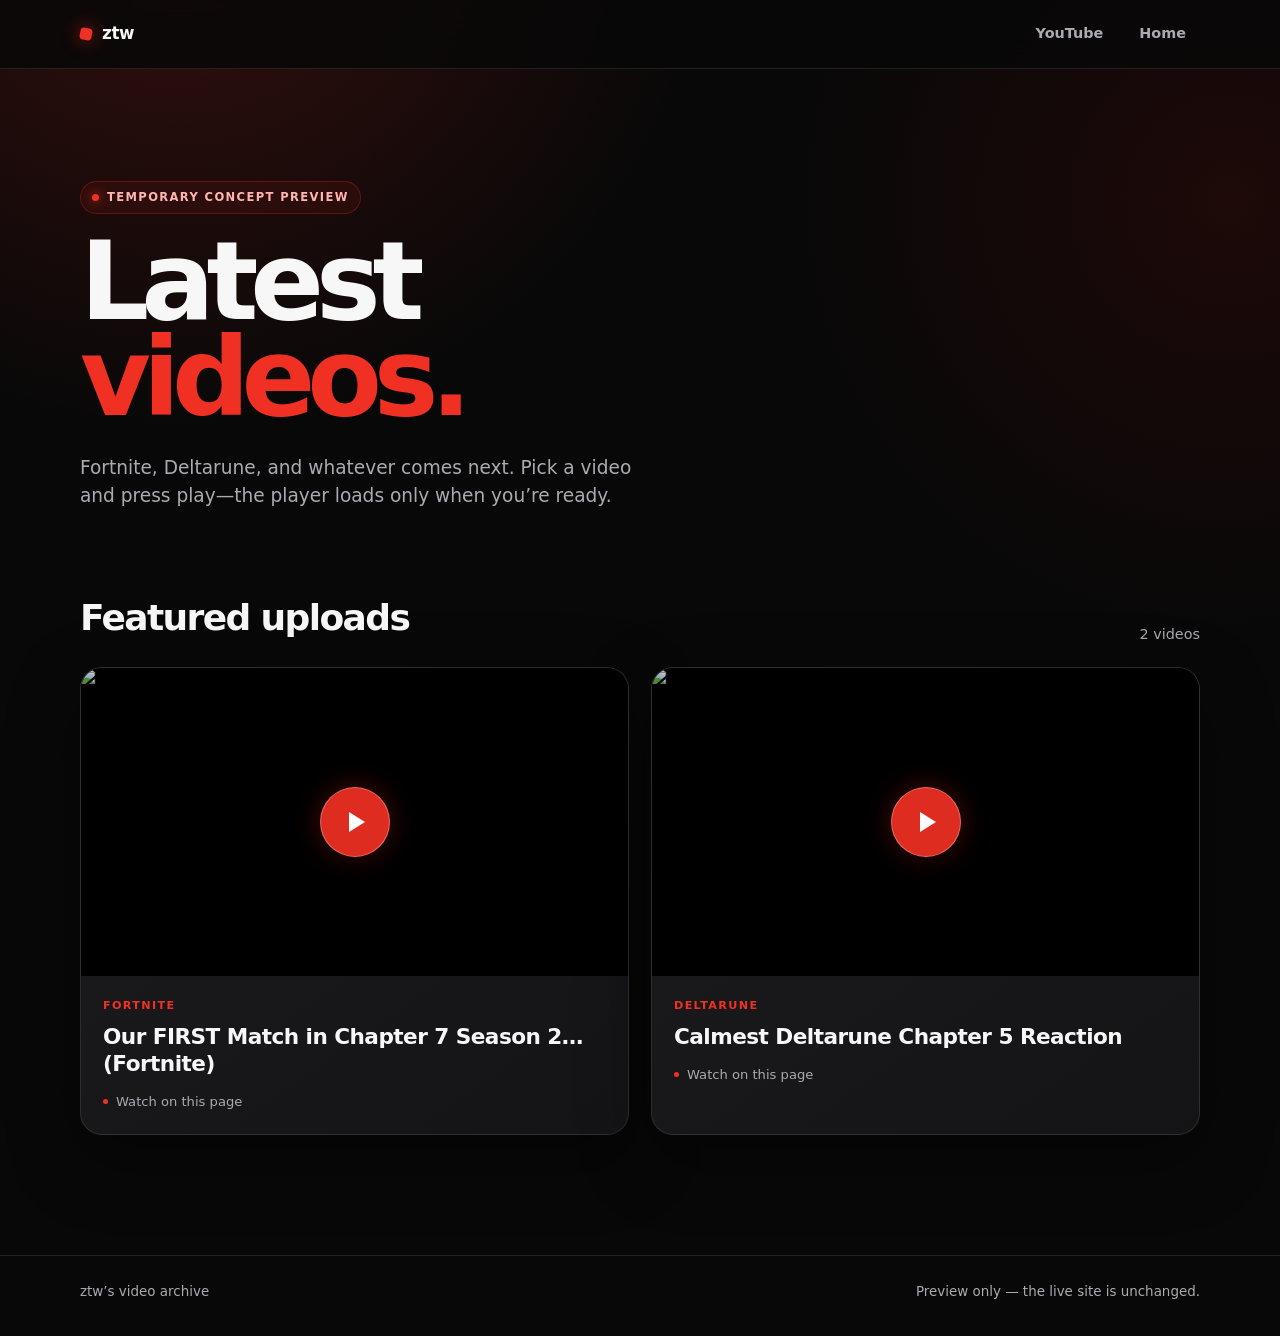
==== videos-preview.html @ 4e4017c6 "test video page" ====
<!doctype html>
<html lang="en">
<head>
  <meta charset="utf-8">
  <meta name="viewport" content="width=device-width, initial-scale=1">
  <meta name="color-scheme" content="dark">
  <title>Videos — ztw</title>
  <style>
    :root {
      --red: #f13024;
      --red-deep: #9f120d;
      --ink: #080808;
      --panel: #141416;
      --panel-soft: #1c1c20;
      --text: #f7f7f8;
      --muted: #aaaab2;
      --line: rgba(255, 255, 255, 0.1);
      --shadow: 0 24px 70px rgba(0, 0, 0, 0.42);
    }

    * { box-sizing: border-box; }

    html { scroll-behavior: smooth; }

    body {
      min-width: 320px;
      min-height: 100vh;
      margin: 0;
      overflow-x: hidden;
      color: var(--text);
      background:
        radial-gradient(circle at 14% -8%, rgba(241, 48, 36, 0.2), transparent 34rem),
        radial-gradient(circle at 96% 15%, rgba(159, 18, 13, 0.14), transparent 28rem),
        var(--ink);
      font-family: Inter, ui-sans-serif, system-ui, -apple-system, BlinkMacSystemFont, "Segoe UI", sans-serif;
      line-height: 1.5;
    }

    a { color: inherit; }

    .shell {
      width: min(1120px, calc(100% - 40px));
      margin-inline: auto;
    }

    .site-header {
      position: sticky;
      z-index: 10;
      top: 0;
      border-bottom: 1px solid var(--line);
      background: rgba(8, 8, 8, 0.82);
      backdrop-filter: blur(16px);
    }

    .nav {
      min-height: 68px;
      display: flex;
      align-items: center;
      justify-content: space-between;
      gap: 20px;
    }

    .brand {
      display: inline-flex;
      align-items: center;
      gap: 10px;
      color: var(--text);
      font-size: 1.05rem;
      font-weight: 850;
      letter-spacing: -0.02em;
      text-decoration: none;
    }

    .brand-mark {
      width: 12px;
      height: 12px;
      border-radius: 4px;
      background: var(--red);
      box-shadow: 0 0 18px rgba(241, 48, 36, 0.65);
      transform: rotate(12deg);
    }

    .nav-links {
      display: flex;
      align-items: center;
      gap: 8px;
    }

    .nav-link {
      border-radius: 999px;
      padding: 9px 14px;
      color: var(--muted);
      font-size: 0.9rem;
      font-weight: 700;
      text-decoration: none;
      transition: color 160ms ease, background 160ms ease;
    }

    .nav-link:hover {
      color: var(--text);
      background: rgba(255, 255, 255, 0.07);
    }

    .hero {
      padding: clamp(64px, 10vw, 112px) 0 clamp(48px, 8vw, 82px);
    }

    .preview-label {
      display: inline-flex;
      align-items: center;
      gap: 8px;
      margin-bottom: 20px;
      border: 1px solid rgba(241, 48, 36, 0.28);
      border-radius: 999px;
      padding: 7px 11px;
      color: #ffb5b0;
      background: rgba(241, 48, 36, 0.08);
      font-size: 0.72rem;
      font-weight: 850;
      letter-spacing: 0.12em;
      text-transform: uppercase;
    }

    .preview-label::before {
      width: 7px;
      height: 7px;
      border-radius: 50%;
      background: var(--red);
      box-shadow: 0 0 12px var(--red);
      content: "";
    }

    h1 {
      max-width: 780px;
      margin: 0;
      font-size: clamp(3rem, 9vw, 6.8rem);
      font-weight: 900;
      letter-spacing: -0.075em;
      line-height: 0.88;
    }

    h1 span { color: var(--red); }

    .hero-copy {
      max-width: 560px;
      margin: 28px 0 0;
      color: var(--muted);
      font-size: clamp(1rem, 2vw, 1.16rem);
    }

    .section-heading {
      display: flex;
      align-items: end;
      justify-content: space-between;
      gap: 20px;
      margin-bottom: 22px;
    }

    .section-heading h2 {
      margin: 0;
      font-size: clamp(1.6rem, 4vw, 2.25rem);
      letter-spacing: -0.045em;
    }

    .section-heading p {
      margin: 0;
      color: var(--muted);
      font-size: 0.9rem;
    }

    .video-grid {
      display: grid;
      grid-template-columns: repeat(2, minmax(0, 1fr));
      gap: 22px;
      padding-bottom: clamp(72px, 10vw, 120px);
    }

    .video-card {
      min-width: 0;
      overflow: hidden;
      border: 1px solid var(--line);
      border-radius: 22px;
      background: linear-gradient(145deg, var(--panel-soft), var(--panel));
      box-shadow: var(--shadow);
      transition: transform 180ms ease, border-color 180ms ease;
    }

    .video-card:hover {
      border-color: rgba(241, 48, 36, 0.36);
      transform: translateY(-4px);
    }

    .media-frame {
      position: relative;
      aspect-ratio: 16 / 9;
      overflow: hidden;
      background: #000;
    }

    .video-trigger {
      position: absolute;
      inset: 0;
      width: 100%;
      margin: 0;
      padding: 0;
      overflow: hidden;
      border: 0;
      color: white;
      background: #000;
      cursor: pointer;
    }

    .video-trigger img {
      display: block;
      width: 100%;
      height: 100%;
      object-fit: cover;
      opacity: 0.82;
      transform: scale(1.015);
      transition: opacity 180ms ease, transform 220ms ease;
    }

    .video-trigger::after {
      position: absolute;
      inset: 0;
      background: linear-gradient(to top, rgba(0, 0, 0, 0.56), transparent 56%);
      content: "";
    }

    .video-trigger:hover img {
      opacity: 0.96;
      transform: scale(1.045);
    }

    .play-icon {
      position: absolute;
      z-index: 1;
      top: 50%;
      left: 50%;
      width: 70px;
      height: 70px;
      display: grid;
      place-items: center;
      border: 1px solid rgba(255, 255, 255, 0.3);
      border-radius: 50%;
      background: rgba(241, 48, 36, 0.92);
      box-shadow: 0 12px 36px rgba(0, 0, 0, 0.38), 0 0 30px rgba(241, 48, 36, 0.32);
      transform: translate(-50%, -50%);
      transition: transform 180ms ease, background 180ms ease;
    }

    .play-icon::before {
      width: 0;
      height: 0;
      margin-left: 5px;
      border-top: 10px solid transparent;
      border-bottom: 10px solid transparent;
      border-left: 16px solid white;
      content: "";
    }

    .video-trigger:hover .play-icon {
      background: #ff4036;
      transform: translate(-50%, -50%) scale(1.08);
    }

    .video-frame {
      width: 100%;
      height: 100%;
      border: 0;
    }

    .card-copy { padding: 22px; }

    .eyebrow {
      margin: 0 0 9px;
      color: var(--red);
      font-size: 0.7rem;
      font-weight: 850;
      letter-spacing: 0.12em;
      text-transform: uppercase;
    }

    .video-title {
      margin: 0;
      font-size: clamp(1.05rem, 2.4vw, 1.35rem);
      letter-spacing: -0.025em;
      line-height: 1.25;
    }

    .card-meta {
      display: flex;
      align-items: center;
      gap: 8px;
      margin-top: 14px;
      color: var(--muted);
      font-size: 0.82rem;
    }

    .card-meta::before {
      width: 5px;
      height: 5px;
      border-radius: 50%;
      background: var(--red);
      content: "";
    }

    .site-footer {
      border-top: 1px solid var(--line);
      padding: 26px 0 34px;
      color: var(--muted);
      font-size: 0.84rem;
    }

    .footer-row {
      display: flex;
      justify-content: space-between;
      gap: 20px;
    }

    .footer-row p { margin: 0; }

    :focus-visible {
      outline: 3px solid white;
      outline-offset: 4px;
    }

    @media (max-width: 720px) {
      .shell { width: min(100% - 28px, 600px); }
      .nav { min-height: 62px; }
      .nav-link { padding: 8px 10px; }
      .nav-link.youtube-link { display: none; }
      .hero { padding-top: 58px; }
      .hero-copy { margin-top: 22px; }
      .section-heading { align-items: start; flex-direction: column; gap: 4px; }
      .video-grid { grid-template-columns: 1fr; gap: 18px; }
      .video-card { border-radius: 18px; }
      .play-icon { width: 60px; height: 60px; }
      .card-copy { padding: 18px; }
      .footer-row { flex-direction: column; gap: 6px; }
    }

    @media (prefers-reduced-motion: reduce) {
      html { scroll-behavior: auto; }
      *, *::before, *::after {
        scroll-behavior: auto !important;
        transition-duration: 0.01ms !important;
      }
    }
  </style>
</head>
<body>
  <header class="site-header">
    <nav class="nav shell" aria-label="Main navigation">
      <a class="brand" href="https://ztwslayer.github.io/">
        <span class="brand-mark" aria-hidden="true"></span>
        ztw
      </a>
      <div class="nav-links">
        <a class="nav-link youtube-link" href="https://www.youtube.com/@ztwslayer" target="_blank" rel="noopener">YouTube</a>
        <a class="nav-link" href="https://ztwslayer.github.io/">Home</a>
      </div>
    </nav>
  </header>

  <main>
    <section class="hero shell" aria-labelledby="page-title">
      <div class="preview-label">Temporary concept preview</div>
      <h1 id="page-title">Latest<br><span>videos.</span></h1>
      <p class="hero-copy">Fortnite, Deltarune, and whatever comes next. Pick a video and press play—the player loads only when you’re ready.</p>
    </section>

    <section class="shell" aria-labelledby="featured-title">
      <div class="section-heading">
        <h2 id="featured-title">Featured uploads</h2>
        <p>2 videos</p>
      </div>

      <div class="video-grid">
        <article class="video-card">
          <div class="media-frame">
            <button class="video-trigger" type="button" data-video-id="dJj96SC2E7Y" data-video-title="Our FIRST Match in Chapter 7 Season 2… (Fortnite)" aria-label="Play Our FIRST Match in Chapter 7 Season 2… (Fortnite)">
              <img src="https://i.ytimg.com/vi/dJj96SC2E7Y/hqdefault.jpg" alt="" width="480" height="360" loading="eager" fetchpriority="high">
              <span class="play-icon" aria-hidden="true"></span>
            </button>
          </div>
          <div class="card-copy">
            <p class="eyebrow">Fortnite</p>
            <h3 class="video-title">Our FIRST Match in Chapter 7 Season 2… (Fortnite)</h3>
            <div class="card-meta">Watch on this page</div>
          </div>
        </article>

        <article class="video-card">
          <div class="media-frame">
            <button class="video-trigger" type="button" data-video-id="FL_dCjirKgE" data-video-title="Calmest Deltarune Chapter 5 Reaction" aria-label="Play Calmest Deltarune Chapter 5 Reaction">
              <img src="https://i.ytimg.com/vi/FL_dCjirKgE/hqdefault.jpg" alt="" width="480" height="360" loading="lazy">
              <span class="play-icon" aria-hidden="true"></span>
            </button>
          </div>
          <div class="card-copy">
            <p class="eyebrow">Deltarune</p>
            <h3 class="video-title">Calmest Deltarune Chapter 5 Reaction</h3>
            <div class="card-meta">Watch on this page</div>
          </div>
        </article>
      </div>
    </section>
  </main>

  <footer class="site-footer">
    <div class="footer-row shell">
      <p>ztw’s video archive</p>
      <p>Preview only — the live site is unchanged.</p>
    </div>
  </footer>

  <script>
    document.addEventListener("click", function (event) {
      const trigger = event.target.closest(".video-trigger");
      if (!trigger) return;

      const frame = document.createElement("iframe");
      frame.className = "video-frame";
      frame.src = "https://www.youtube-nocookie.com/embed/" + encodeURIComponent(trigger.dataset.videoId) + "?autoplay=1&rel=0";
      frame.title = trigger.dataset.videoTitle;
      frame.allow = "accelerometer; autoplay; clipboard-write; encrypted-media; gyroscope; picture-in-picture; web-share";
      frame.referrerPolicy = "strict-origin-when-cross-origin";
      frame.allowFullscreen = true;
      trigger.replaceWith(frame);
    });
  </script>
</body>
</html>
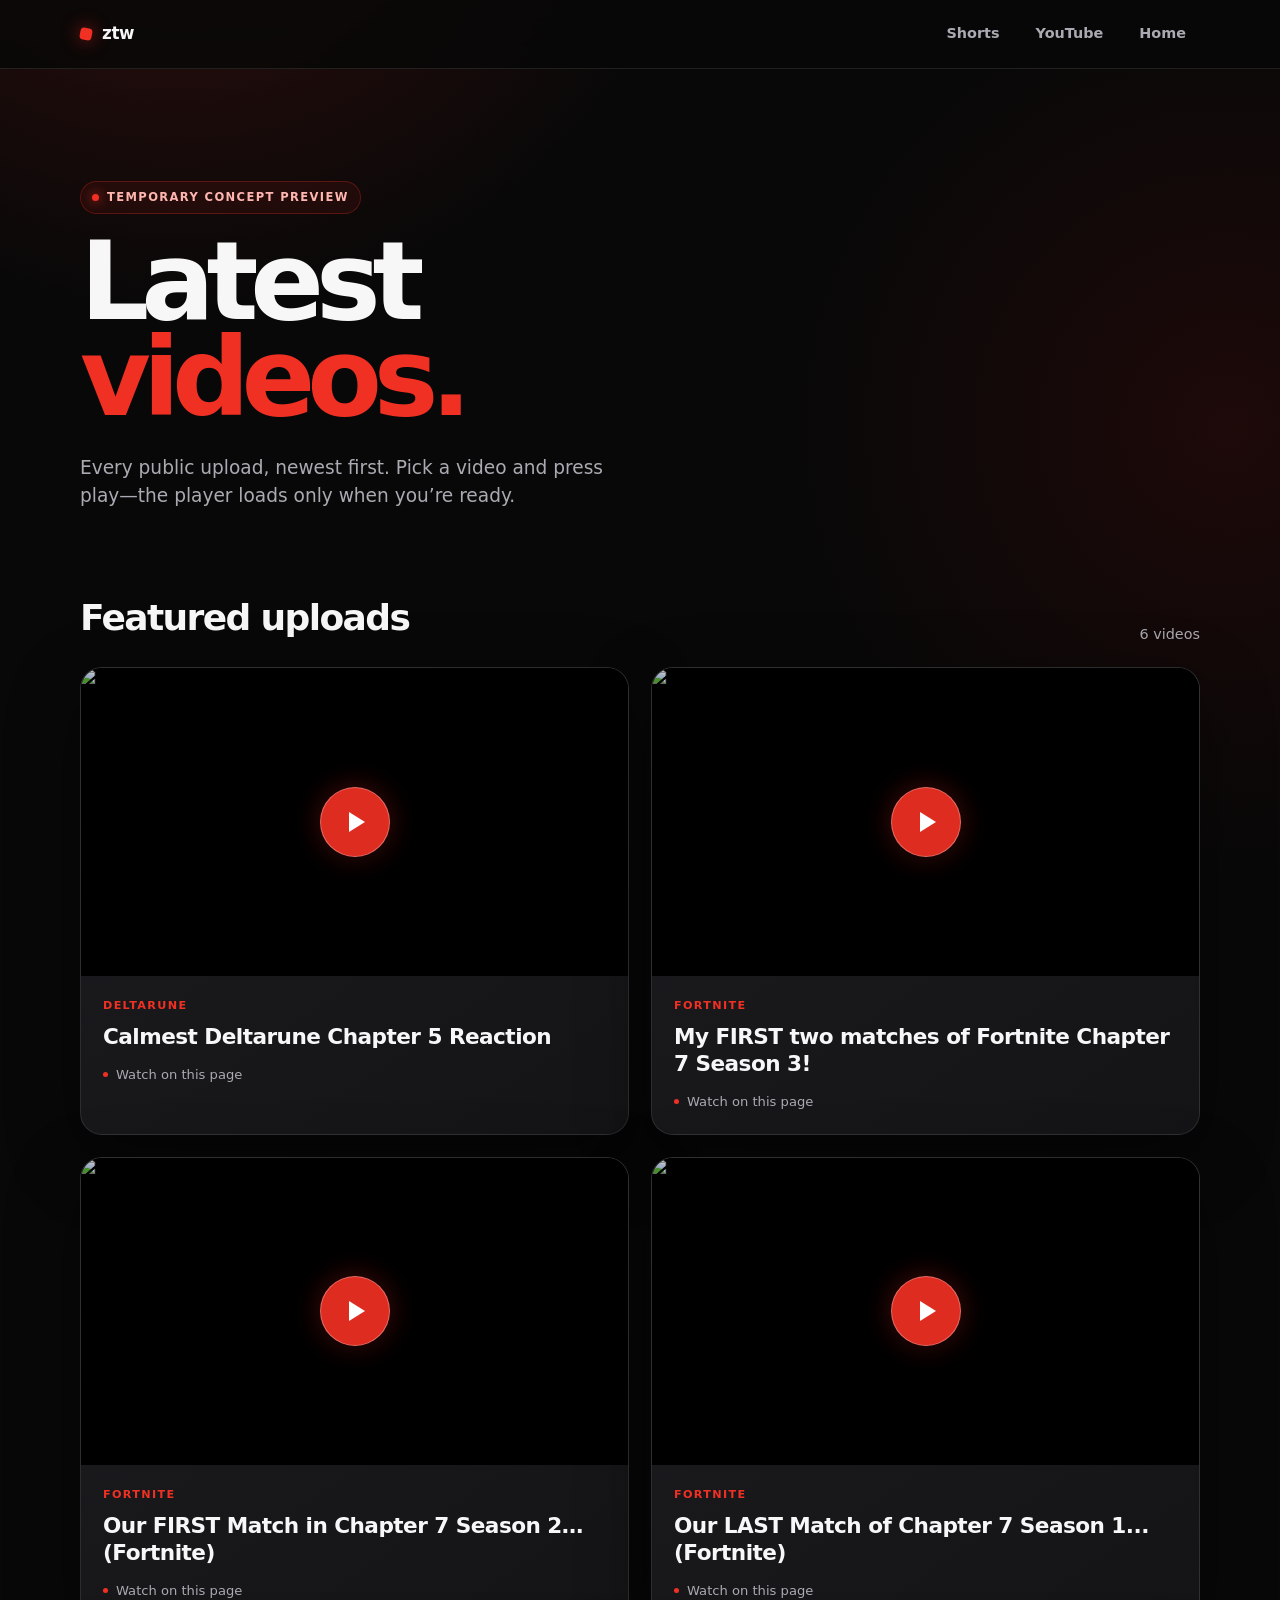
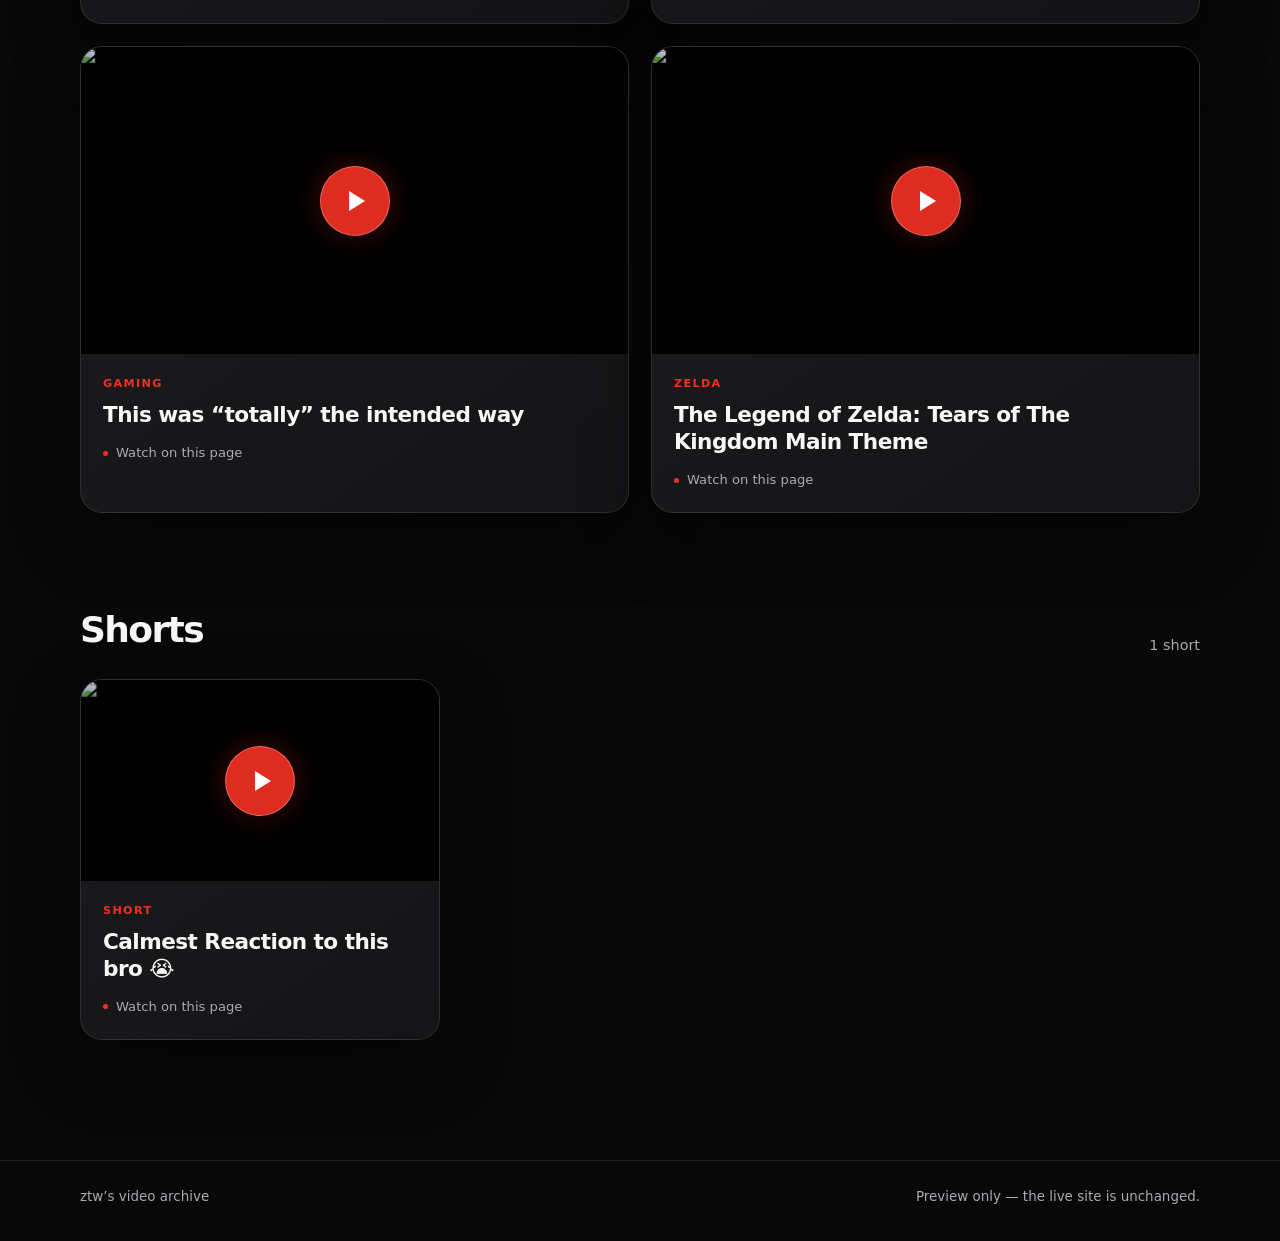
==== commit 607c692f: "test" ====
--- a/videos-preview.html
+++ b/videos-preview.html
@@ -172,7 +172,20 @@
       display: grid;
       grid-template-columns: repeat(2, minmax(0, 1fr));
       gap: 22px;
+      padding-bottom: clamp(60px, 8vw, 90px);
+    }
+
+    .shorts-section {
       padding-bottom: clamp(72px, 10vw, 120px);
+    }
+
+    .shorts-grid {
+      display: grid;
+      grid-template-columns: minmax(0, 360px);
+    }
+
+    .short-media {
+      aspect-ratio: 9 / 16;
     }
 
     .video-card {
@@ -334,6 +347,7 @@
       .hero-copy { margin-top: 22px; }
       .section-heading { align-items: start; flex-direction: column; gap: 4px; }
       .video-grid { grid-template-columns: 1fr; gap: 18px; }
+      .shorts-grid { grid-template-columns: minmax(0, 1fr); }
       .video-card { border-radius: 18px; }
       .play-icon { width: 60px; height: 60px; }
       .card-copy { padding: 18px; }
@@ -357,6 +371,7 @@
         ztw
       </a>
       <div class="nav-links">
+        <a class="nav-link" href="#shorts">Shorts</a>
         <a class="nav-link youtube-link" href="https://www.youtube.com/@ztwslayer" target="_blank" rel="noopener">YouTube</a>
         <a class="nav-link" href="https://ztwslayer.github.io/">Home</a>
       </div>
@@ -367,20 +382,48 @@
     <section class="hero shell" aria-labelledby="page-title">
       <div class="preview-label">Temporary concept preview</div>
       <h1 id="page-title">Latest<br><span>videos.</span></h1>
-      <p class="hero-copy">Fortnite, Deltarune, and whatever comes next. Pick a video and press play—the player loads only when you’re ready.</p>
+      <p class="hero-copy">Every public upload, newest first. Pick a video and press play—the player loads only when you’re ready.</p>
     </section>
 
     <section class="shell" aria-labelledby="featured-title">
       <div class="section-heading">
         <h2 id="featured-title">Featured uploads</h2>
-        <p>2 videos</p>
+        <p>6 videos</p>
       </div>
 
       <div class="video-grid">
         <article class="video-card">
           <div class="media-frame">
-            <button class="video-trigger" type="button" data-video-id="dJj96SC2E7Y" data-video-title="Our FIRST Match in Chapter 7 Season 2… (Fortnite)" aria-label="Play Our FIRST Match in Chapter 7 Season 2… (Fortnite)">
-              <img src="https://i.ytimg.com/vi/dJj96SC2E7Y/hqdefault.jpg" alt="" width="480" height="360" loading="eager" fetchpriority="high">
+            <button class="video-trigger" type="button" data-video-id="FL_dCjirKgE" data-video-title="Calmest Deltarune Chapter 5 Reaction" aria-label="Play Calmest Deltarune Chapter 5 Reaction">
+              <img src="https://i.ytimg.com/vi/FL_dCjirKgE/hqdefault.jpg" alt="" width="480" height="360" loading="eager" fetchpriority="high">
+              <span class="play-icon" aria-hidden="true"></span>
+            </button>
+          </div>
+          <div class="card-copy">
+            <p class="eyebrow">Deltarune</p>
+            <h3 class="video-title">Calmest Deltarune Chapter 5 Reaction</h3>
+            <div class="card-meta">Watch on this page</div>
+          </div>
+        </article>
+
+        <article class="video-card">
+          <div class="media-frame">
+            <button class="video-trigger" type="button" data-video-id="dJj96SC2E7Y" data-video-title="My FIRST two matches of Fortnite Chapter 7 Season 3!" aria-label="Play My FIRST two matches of Fortnite Chapter 7 Season 3!">
+              <img src="https://i.ytimg.com/vi/dJj96SC2E7Y/hqdefault.jpg" alt="" width="480" height="360" loading="lazy">
+              <span class="play-icon" aria-hidden="true"></span>
+            </button>
+          </div>
+          <div class="card-copy">
+            <p class="eyebrow">Fortnite</p>
+            <h3 class="video-title">My FIRST two matches of Fortnite Chapter 7 Season 3!</h3>
+            <div class="card-meta">Watch on this page</div>
+          </div>
+        </article>
+
+        <article class="video-card">
+          <div class="media-frame">
+            <button class="video-trigger" type="button" data-video-id="02feHqu-ByU" data-video-title="Our FIRST Match in Chapter 7 Season 2… (Fortnite)" aria-label="Play Our FIRST Match in Chapter 7 Season 2… (Fortnite)">
+              <img src="https://i.ytimg.com/vi/02feHqu-ByU/hqdefault.jpg" alt="" width="480" height="360" loading="lazy">
               <span class="play-icon" aria-hidden="true"></span>
             </button>
           </div>
@@ -393,14 +436,64 @@
 
         <article class="video-card">
           <div class="media-frame">
-            <button class="video-trigger" type="button" data-video-id="FL_dCjirKgE" data-video-title="Calmest Deltarune Chapter 5 Reaction" aria-label="Play Calmest Deltarune Chapter 5 Reaction">
-              <img src="https://i.ytimg.com/vi/FL_dCjirKgE/hqdefault.jpg" alt="" width="480" height="360" loading="lazy">
-              <span class="play-icon" aria-hidden="true"></span>
-            </button>
-          </div>
-          <div class="card-copy">
-            <p class="eyebrow">Deltarune</p>
-            <h3 class="video-title">Calmest Deltarune Chapter 5 Reaction</h3>
+            <button class="video-trigger" type="button" data-video-id="ulaxxXek9NU" data-video-title="Our LAST Match of Chapter 7 Season 1... (Fortnite)" aria-label="Play Our LAST Match of Chapter 7 Season 1... (Fortnite)">
+              <img src="https://i.ytimg.com/vi/ulaxxXek9NU/hqdefault.jpg" alt="" width="480" height="360" loading="lazy">
+              <span class="play-icon" aria-hidden="true"></span>
+            </button>
+          </div>
+          <div class="card-copy">
+            <p class="eyebrow">Fortnite</p>
+            <h3 class="video-title">Our LAST Match of Chapter 7 Season 1... (Fortnite)</h3>
+            <div class="card-meta">Watch on this page</div>
+          </div>
+        </article>
+
+        <article class="video-card">
+          <div class="media-frame">
+            <button class="video-trigger" type="button" data-video-id="Fg-pVdRssVE" data-video-title="This was &quot;totally&quot; the intended way" aria-label="Play This was totally the intended way">
+              <img src="https://i.ytimg.com/vi/Fg-pVdRssVE/hqdefault.jpg" alt="" width="480" height="360" loading="lazy">
+              <span class="play-icon" aria-hidden="true"></span>
+            </button>
+          </div>
+          <div class="card-copy">
+            <p class="eyebrow">Gaming</p>
+            <h3 class="video-title">This was “totally” the intended way</h3>
+            <div class="card-meta">Watch on this page</div>
+          </div>
+        </article>
+
+        <article class="video-card">
+          <div class="media-frame">
+            <button class="video-trigger" type="button" data-video-id="YMJRNACb9YY" data-video-title="The Legend of Zelda: Tears of The Kingdom Main Theme" aria-label="Play The Legend of Zelda: Tears of The Kingdom Main Theme">
+              <img src="https://i.ytimg.com/vi/YMJRNACb9YY/hqdefault.jpg" alt="" width="480" height="360" loading="lazy">
+              <span class="play-icon" aria-hidden="true"></span>
+            </button>
+          </div>
+          <div class="card-copy">
+            <p class="eyebrow">Zelda</p>
+            <h3 class="video-title">The Legend of Zelda: Tears of The Kingdom Main Theme</h3>
+            <div class="card-meta">Watch on this page</div>
+          </div>
+        </article>
+      </div>
+    </section>
+
+    <section class="shorts-section shell" id="shorts" aria-labelledby="shorts-title">
+      <div class="section-heading">
+        <h2 id="shorts-title">Shorts</h2>
+        <p>1 short</p>
+      </div>
+      <div class="shorts-grid">
+        <article class="video-card">
+          <div class="media-frame short-media">
+            <button class="video-trigger" type="button" data-video-id="h9LxEfRFOII" data-video-title="Calmest Reaction to this bro 😭" aria-label="Play Calmest Reaction to this bro">
+              <img src="https://i.ytimg.com/vi/h9LxEfRFOII/hqdefault.jpg" alt="" width="480" height="360" loading="lazy">
+              <span class="play-icon" aria-hidden="true"></span>
+            </button>
+          </div>
+          <div class="card-copy">
+            <p class="eyebrow">Short</p>
+            <h3 class="video-title">Calmest Reaction to this bro 😭</h3>
             <div class="card-meta">Watch on this page</div>
           </div>
         </article>
